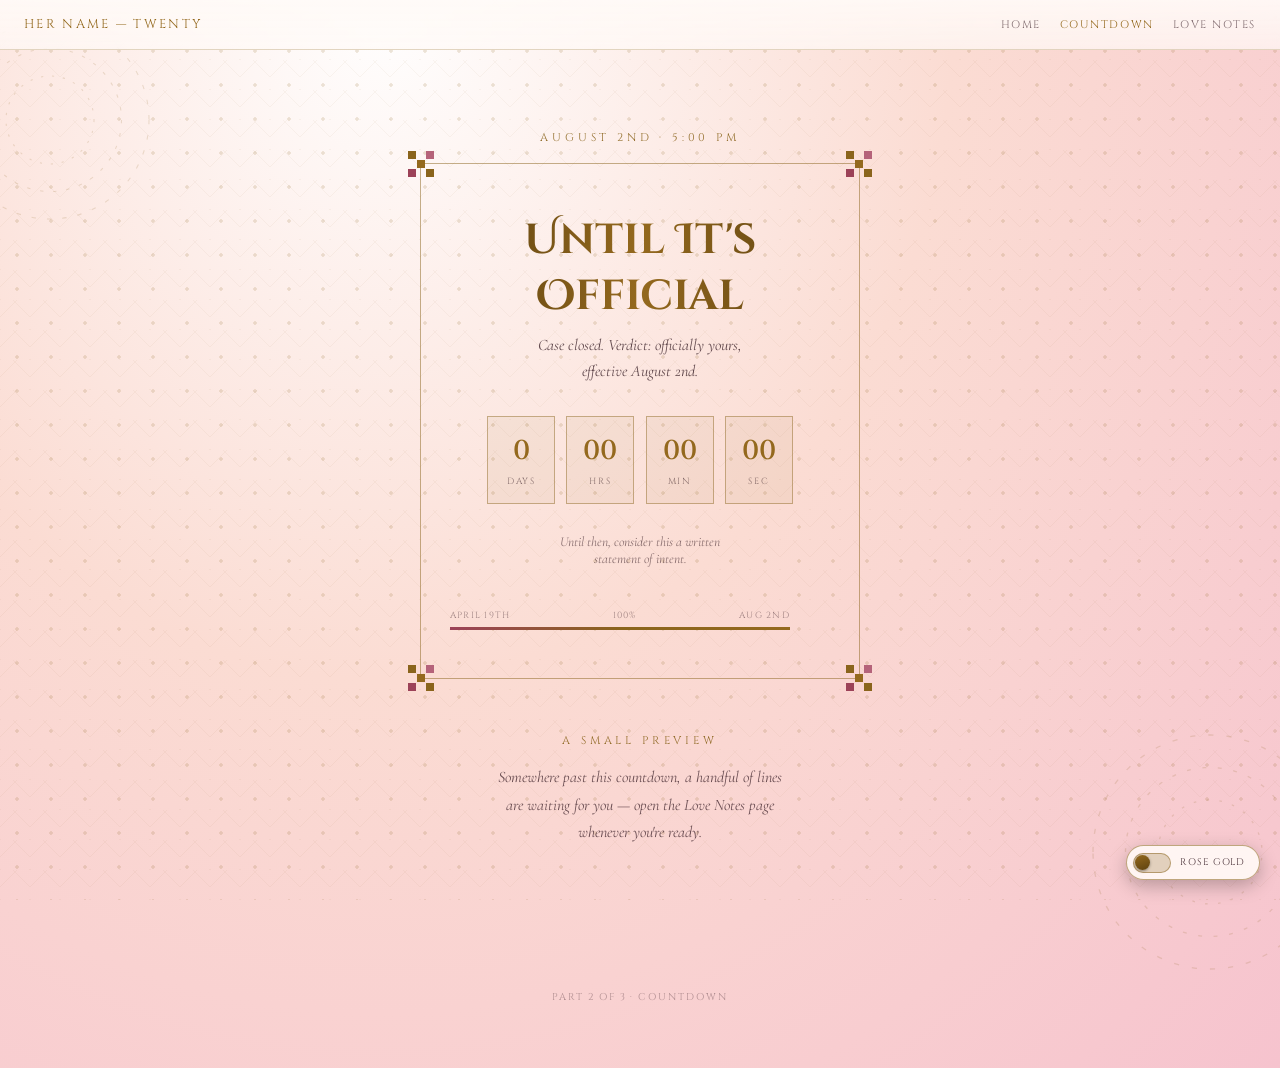
==== countdown.html @ 15f280f7 "Initial commit" ====
<!DOCTYPE html>
<html lang="en">
<head>
<meta charset="UTF-8">
<script>
  (function(){
    try{
      if(localStorage.getItem('siteTheme') === 'burgundy'){
        document.documentElement.setAttribute('data-theme','burgundy');
      }
    }catch(e){}
  })();
</script>
<meta name="viewport" content="width=device-width, initial-scale=1, maximum-scale=1, user-scalable=no">
<title>Twenty — Countdown</title>
<link rel="preconnect" href="https://fonts.googleapis.com">
<link href="https://fonts.googleapis.com/css2?family=Cinzel+Decorative:wght@400;700&family=Cinzel:wght@500;600&family=Cormorant+Garamond:ital,wght@0,400;0,500;0,600;1,400;1,500;1,600&display=swap" rel="stylesheet">
<link rel="stylesheet" href="style.css">
</head>
<body>

<nav>
  <div class="brand" id="nav-brand">Twenty</div>
  <button class="nav-toggle" id="nav-toggle" aria-label="Open menu" aria-expanded="false">
    <span></span><span></span><span></span>
  </button>
  <div class="nav-links" id="nav-links">
    <a href="index.html">Home</a>
    <a href="countdown.html" class="active">Countdown</a>
    <a href="love-notes.html">Love Notes</a>
  </div>
</nav>

<button class="theme-toggle" id="theme-toggle" aria-label="Toggle color theme">
  <span class="theme-toggle-track"><span class="theme-toggle-thumb"></span></span>
  <span class="theme-toggle-label" id="theme-toggle-label">Rose Gold</span>
</button>

<section id="countdown-hero">
  <svg class="spiral-deco tl" viewBox="0 0 200 200"><circle cx="100" cy="100" r="90" fill="none" stroke="var(--gold)" stroke-width="1" stroke-dasharray="4 10"/><circle cx="100" cy="100" r="65" fill="none" stroke="var(--gold)" stroke-width="1" stroke-dasharray="3 9"/><circle cx="100" cy="100" r="40" fill="none" stroke="var(--gold)" stroke-width="1" stroke-dasharray="2 8"/></svg>
  <svg class="spiral-deco br" viewBox="0 0 200 200"><circle cx="100" cy="100" r="90" fill="none" stroke="var(--gold)" stroke-width="1" stroke-dasharray="4 10"/><circle cx="100" cy="100" r="65" fill="none" stroke="var(--gold)" stroke-width="1" stroke-dasharray="3 9"/><circle cx="100" cy="100" r="40" fill="none" stroke="var(--gold)" stroke-width="1" stroke-dasharray="2 8"/></svg>

  <div class="eyebrow">August 2nd &middot; 5:00 PM</div>

  <div class="mosaic-frame">
    <div class="mosaic-corner tl"><span></span><span></span><span></span><span></span><span></span><span></span><span></span><span></span><span></span></div>
    <div class="mosaic-corner tr"><span></span><span></span><span></span><span></span><span></span><span></span><span></span><span></span><span></span></div>
    <div class="mosaic-corner bl"><span></span><span></span><span></span><span></span><span></span><span></span><span></span><span></span><span></span></div>
    <div class="mosaic-corner br"><span></span><span></span><span></span><span></span><span></span><span></span><span></span><span></span><span></span></div>

    <h2 class="countdown-title">Until It's Official</h2>
    <p class="countdown-subtitle" id="countdown-subtitle">Case closed. Verdict: officially yours, effective August 2nd.</p>

    <div class="countdown-grid">
      <div class="count-box"><span class="num" id="cd-days">--</span><span class="lbl">Days</span></div>
      <div class="count-box"><span class="num" id="cd-hours">--</span><span class="lbl">Hrs</span></div>
      <div class="count-box"><span class="num" id="cd-mins">--</span><span class="lbl">Min</span></div>
      <div class="count-box"><span class="num" id="cd-secs">--</span><span class="lbl">Sec</span></div>
    </div>

    <p class="countdown-note" id="countdown-note">Until then, consider this a written statement of intent.</p>

    <div class="countdown-progress-wrap">
      <div class="countdown-progress-label"><span>April 19th</span><span id="progress-percent">0%</span><span>Aug 2nd</span></div>
      <div class="countdown-progress-track"><div class="countdown-progress-fill" id="progress-fill"></div></div>
    </div>
  </div>

  <div class="teaser">
    <div class="eyebrow">A Small Preview</div>
    <p id="teaser-text">Somewhere past this countdown, a handful of lines are waiting for you &mdash; open the Love Notes page whenever you're ready.</p>
  </div>
</section>

<footer>Part 2 of 3 &middot; Countdown</footer>

<script src="config.js"></script>
<script src="nav.js"></script>
<script src="theme.js"></script>
<script src="countdown.js"></script>
</body>
</html>
---- style.css ----
/* =====================================================================
     PART 1 OF THE SITE — HOME PAGE
     Design direction: Klimt's "The Kiss" — gold leaf, mosaic fragments,
     jewel tones — grounded with warm terracotta/forest tones as a quiet
     nod to Krish, Trish & Baltiboy's hand-painted jungle warmth (no
     characters reproduced — just the color feeling).

     EDIT ME: personalization lives in config.js
     ===================================================================== */

  /* =====================================================================
     THEME SYSTEM
     Two full palettes sharing the same variable names. Default (no
     attribute) is Rose Gold; add data-theme="burgundy" on <html> (done
     automatically by theme.js) to switch to Burgundy Gold.
     ===================================================================== */
     :root{
      /* page background gradient (3 stops, light -> deep) */
      --bg-a:#ffffff;
      --bg-b:#fbdcd3;
      --bg-c:#f6c3ce;
  
      /* gold family — used for headings, borders, decorative fills.
         Values chosen to keep at least ~3:1 contrast against every stop
         of the page background (checked against white/blush/rose). */
      --gold:#8a641c;
      --gold-light:#94691e;
      --gold-deep:#5e4210;
      --gold-rgb:138,100,28;
  
      /* secondary jewel accents (mosaic corners, progress bar) */
      --accent-a:#b5637a;
      --accent-b:#9c4258;
  
      /* main flowing text color, drawn directly on the page background */
      --ink-rgb:46,20,28;
  
      /* nav bar translucent background */
      --nav-bg-rgb:255,250,247;
  
      /* "paper" — polaroid cards, basket peeks */
      --paper:#fffaf6;
      /* text color used on paper/gold surfaces — stays dark in both themes */
      --card-ink:#2b141c;
      --card-ink-rgb:43,20,28;
  
      /* dark accent panels (photo placeholder tile, seal backs) — redefined
         per theme below so no teal/green leaks into either palette */
      --panel-1:#7a2740;
      --panel-2:#4a1626;
      --panel-3:#2a0f1a;
      --panel-ink:#f4ead5;
      --panel-ink-rgb:244,234,213;
      --gold-bright:#eccf6e;
  
      --font-hero:'Cinzel Decorative', serif;
      --font-label:'Cinzel', serif;
      --font-body:'Cormorant Garamond', serif;
    }
  
    [data-theme="burgundy"]{
      --bg-a:#5c0f28;
      --bg-b:#100d0a;
      --bg-c:#080605;
  
      --panel-1:#5c0f28;
      --panel-2:#2b0813;
      --panel-3:#100d0a;
  
      --gold:#c9a028;
      --gold-light:#eccf6e;
      --gold-deep:#7c611c;
      --gold-rgb:201,160,40;
  
      --accent-a:#155e4d;
      --accent-b:#b1552f;
  
      --ink-rgb:244,234,213;
  
      --nav-bg-rgb:16,13,10;
  
      --paper:#f4ead5;
      --card-ink:#100d0a;
      --card-ink-rgb:16,13,10;
    }
  
    *{ box-sizing:border-box; }
    html,body{ margin:0; padding:0; }
    body{
      font-family:var(--font-body);
      background:radial-gradient(ellipse at 30% 0%, var(--bg-a) 0%, var(--bg-b) 45%, var(--bg-c) 100%);
      color:rgb(var(--ink-rgb));
      overflow-x:hidden;
      position:relative;
    }
  
    /* gold mosaic-fleck texture across the page */
    body::before{
      content:'';
      position:fixed; inset:0; z-index:0; pointer-events:none;
      background-image:
        radial-gradient(circle, rgba(var(--gold-rgb),0.16) 1.5px, transparent 2px),
        repeating-linear-gradient(45deg, rgba(var(--gold-rgb),0.05) 0 1px, transparent 1px 30px),
        repeating-linear-gradient(-45deg, rgba(var(--gold-rgb),0.05) 0 1px, transparent 1px 30px);
      background-size: 34px 34px, 30px 30px, 30px 30px;
    }
  
    section{ position:relative; z-index:1; padding:5rem 1.5rem; }
  
    /* ---------- NAV ---------- */
    nav{
      position:sticky; top:0; z-index:20;
      display:flex; align-items:center; justify-content:space-between;
      padding:1rem 1.5rem;
      background:linear-gradient(180deg, rgba(var(--nav-bg-rgb),0.92), rgba(var(--nav-bg-rgb),0.7));
      backdrop-filter:blur(6px);
      border-bottom:1px solid rgba(var(--gold-rgb),0.25);
    }
    .brand{
      font-family:var(--font-label); letter-spacing:0.18em; font-size:0.8rem;
      color:var(--gold-light); text-transform:uppercase;
      white-space:nowrap; overflow:hidden; text-overflow:ellipsis; max-width:58vw;
    }
    .nav-links{ display:flex; gap:1.2rem; font-family:var(--font-label); font-size:0.68rem; letter-spacing:0.14em; text-transform:uppercase; }
    .nav-links a{ color:rgba(var(--ink-rgb),0.6); text-decoration:none; }
    .nav-links a.active{ color:var(--gold-light); }
    .nav-links .soon{ opacity:0.35; cursor:default; }
  
    .nav-toggle{
      display:none;
      flex-direction:column;
      justify-content:center;
      gap:5px;
      width:26px; height:20px;
      background:none; border:none; padding:0; cursor:pointer;
      flex-shrink:0;
    }
    .nav-toggle span{
      display:block; width:100%; height:1.5px; background:var(--gold-light);
      transition:transform 0.3s ease, opacity 0.3s ease;
    }
    .nav-toggle.open span:nth-child(1){ transform:translateY(6.5px) rotate(45deg); }
    .nav-toggle.open span:nth-child(2){ opacity:0; }
    .nav-toggle.open span:nth-child(3){ transform:translateY(-6.5px) rotate(-45deg); }
  
    @media (max-width:720px){
      nav{ position:relative; padding:0.9rem 1.2rem; }
      .brand{ font-size:0.68rem; letter-spacing:0.13em; max-width:52vw; }
      .nav-toggle{ display:flex; }
  
      .nav-links{
        position:absolute;
        top:100%; left:0; right:0;
        flex-direction:column;
        align-items:stretch;
        gap:0;
        background:rgba(var(--nav-bg-rgb),0.98);
        border-bottom:1px solid rgba(var(--gold-rgb),0.25);
        max-height:0;
        overflow:hidden;
        transition:max-height 0.35s ease;
      }
      .nav-links.open{ max-height:260px; }
      .nav-links a{
        padding:0.95rem 1.2rem;
        border-top:1px solid rgba(var(--gold-rgb),0.12);
        font-size:0.72rem;
      }
      .nav-links a:first-child{ border-top:none; }
    }
  
    /* ---------- HERO ---------- */
    #hero{
      min-height:88svh;
      display:flex; flex-direction:column; align-items:center; justify-content:center;
      text-align:center;
      overflow:hidden;
    }
    .spiral-deco{ position:absolute; opacity:0.16; pointer-events:none; }
  
    .hero-layout{
      display:flex;
      flex-direction:column;
      align-items:center;
      gap:2.2rem;
      max-width:1100px;
      width:100%;
    }
    .hero-copy{ display:flex; flex-direction:column; align-items:center; }
  
    .hero-art{
      position:relative;
      width:min(66vw, 300px);
      flex-shrink:0;
      margin-top:0; /* increase this (e.g. 40px) to shift the painting further down, negative to move it up */
    }
    .hero-art-glow{
      position:absolute; inset:-18%;
      background:radial-gradient(circle at 50% 38%, rgba(var(--gold-rgb),0.38), transparent 70%);
      filter:blur(22px);
      z-index:0;
      pointer-events:none;
    }
    .hero-art-img{
      position:relative; z-index:1;
      width:100%; height:auto; display:block;
      filter:drop-shadow(0 16px 28px rgba(20,8,10,0.35));
      -webkit-mask-image:linear-gradient(to bottom, black 80%, transparent 100%);
      mask-image:linear-gradient(to bottom, black 80%, transparent 100%);
      animation:artFloat 7s ease-in-out infinite;
    }
    @keyframes artFloat{
      0%,100%{ transform:translateY(0); }
      50%{ transform:translateY(-10px); }
    }
  
    @media (min-width:640px){
      .hero-layout{
        flex-direction:row;
        align-items:center;
        justify-content:center;
        gap:4rem;
      }
      .hero-copy{ align-items:flex-start; text-align:left; }
      .hero-copy .hero-subtitle{ margin-left:0; margin-right:0; }
      .hero-copy .scroll-cue{ align-items:flex-start; }
      .hero-art{ width:min(30vw, 440px); }
    }
    .spiral-deco.tl{ top:-40px; left:-60px; width:220px; }
    .spiral-deco.br{ bottom:-40px; right:-60px; width:260px; transform:rotate(180deg); }
  
    .eyebrow{
      font-family:var(--font-label); font-size:0.7rem; letter-spacing:0.34em;
      text-transform:uppercase; color:var(--gold); margin-bottom:1.1rem; opacity:0.9;
    }
    h1.hero-title{
      font-family:var(--font-hero); font-weight:700;
      font-size:clamp(2rem, 9vw, 3.6rem);
      margin:0; line-height:1.15;
      background:linear-gradient(90deg, var(--gold-deep), var(--gold-light) 50%, var(--gold-deep));
      -webkit-background-clip:text; background-clip:text; color:transparent;
    }
    .hero-name{
      font-family:var(--font-body); font-style:italic; font-weight:600;
      font-size:clamp(2.4rem, 11vw, 4.2rem);
      margin-top:0.3rem; color:rgb(var(--ink-rgb));
    }
    .hero-subtitle{
      font-style:italic; font-size:1.08rem; max-width:36ch;
      margin:1.4rem auto 0 auto; color:rgba(var(--ink-rgb),0.78); line-height:1.6;
    }
    .scroll-cue{
      margin-top:3rem; font-family:var(--font-label); font-size:0.62rem;
      letter-spacing:0.3em; text-transform:uppercase; color:var(--gold);
      opacity:0.7; display:flex; flex-direction:column; align-items:center; gap:0.4rem;
    }
    .scroll-cue .line{ width:1px; height:30px; background:linear-gradient(var(--gold), transparent); animation:pulse 2s ease-in-out infinite; }
    @keyframes pulse{ 0%,100%{ opacity:0.3; } 50%{ opacity:1; } }
  
    /* ---------- POLAROID / WASHING LINE SECTION ---------- */
    #polaroid-section{ text-align:center; padding-bottom:3rem; }
    .section-heading h2{
      font-family:var(--font-label); font-weight:600; font-size:clamp(1.5rem, 5vw, 2rem);
      letter-spacing:0.04em; margin:0 0 0.6rem 0; color:var(--gold-light);
    }
    .section-heading p{ font-style:italic; color:rgba(var(--ink-rgb),0.7); max-width:38ch; margin:0 auto 2.6rem auto; }
  
    .line-cord{
      height:2px; max-width:900px; margin:0 auto;
      background:linear-gradient(90deg, transparent, var(--gold) 8%, var(--gold) 92%, transparent);
      box-shadow:0 1px 3px rgba(0,0,0,0.4);
    }
  
    .washing-line-wrap{ position:relative; }
    .washing-line{
      display:flex;
      gap:0;
      overflow-x:auto;
      overflow-y:visible;
      padding:0 6vw 1rem 6vw;
      margin-top:-2px;
      scrollbar-width:none;
      cursor:grab;
      -webkit-overflow-scrolling:touch;
    }
    .washing-line::-webkit-scrollbar{ display:none; }
    .washing-line.dragging{ cursor:grabbing; }
  
    .peg-item{
      flex:0 0 auto;
      width:150px;
      padding:0 10px;
      padding-top:22px;
      position:relative;
      transition:transform 0.2s ease;
    }
    .peg-item:hover{ transform:translateY(3px); }
    .peg-item.plucked{ visibility:hidden; }
  
    .clip{
      position:absolute; top:0; left:50%; transform:translateX(-50%);
      width:14px; height:20px;
      background:linear-gradient(180deg, var(--gold-light), var(--gold-deep));
      border-radius:3px;
      box-shadow:0 2px 3px rgba(0,0,0,0.4);
      z-index:2;
    }
    .clip::after{
      content:''; position:absolute; left:50%; top:50%;
      width:3px; height:3px; border-radius:50%;
      background:rgba(var(--card-ink-rgb),0.5); transform:translate(-50%,-50%);
    }
  
    .polaroid-card{
      background:var(--paper);
      padding:9px 9px 26px 9px;
      border-radius:2px;
      box-shadow:0 3px 6px rgba(20,8,10,0.22), 0 10px 18px -6px rgba(20,8,10,0.32);
      transform:rotate(var(--tilt, 0deg));
      user-select:none;
      -webkit-user-drag:none;
      cursor:pointer;
    }
    .polaroid-photo{
      width:100%; aspect-ratio:1/1;
      background:linear-gradient(150deg, var(--panel-1), var(--panel-2));
      display:flex; align-items:center; justify-content:center;
      color:rgba(var(--panel-ink-rgb),0.55); font-size:0.62rem; font-style:italic; text-align:center;
      overflow:hidden;
    }
    .polaroid-photo img{ width:100%; height:100%; object-fit:cover; display:block; }
    .polaroid-caption{
      font-style:italic; color:var(--card-ink); font-size:0.72rem; text-align:center; margin-top:8px;
    }
    .pluck-hint{
      position:absolute; bottom:2px; left:50%; transform:translateX(-50%);
      font-size:0.55rem; letter-spacing:0.1em; text-transform:uppercase;
      color:rgba(var(--card-ink-rgb),0.35); font-family:var(--font-label);
      opacity:0; transition:opacity 0.2s ease; pointer-events:none;
    }
    .peg-item:hover .pluck-hint{ opacity:1; }
  
    .empty-hook{
      width:14px; height:20px; background:rgba(var(--gold-rgb),0.35); border-radius:3px;
      margin:0 auto;
    }
  
    .swipe-hint{ font-size:0.78rem; color:rgba(var(--ink-rgb),0.5); font-style:italic; margin-top:0.6rem; }
  
    /* ---------- BASKET ---------- */
    .basket-area{
      display:flex; flex-direction:column; align-items:center; gap:1.2rem;
      margin-top:3.4rem;
    }
    .basket{
      position:relative; width:150px; height:110px;
    }
    .basket svg{ width:100%; height:100%; display:block; }
    .basket-peeks{
      position:absolute; top:-16px; left:0; right:0;
      display:flex; justify-content:center; gap:-8px;
      height:26px; pointer-events:none;
    }
    .peek{
      width:26px; height:26px; background:var(--paper);
      border-radius:2px; box-shadow:0 3px 6px rgba(0,0,0,0.4);
      margin-left:-10px;
    }
    .peek:first-child{ margin-left:0; }
    .basket-count{
      position:absolute; bottom:6px; left:50%; transform:translateX(-50%);
      font-family:var(--font-label); font-weight:600; font-size:0.95rem;
      color:var(--panel-ink);
    }
    .basket-label{
      font-family:var(--font-label); font-size:0.6rem; letter-spacing:0.2em;
      text-transform:uppercase; color:rgba(var(--ink-rgb),0.55);
    }
  
    .basket-actions{ display:flex; gap:0.8rem; flex-wrap:wrap; justify-content:center; }
    .btn{
      font-family:var(--font-label); font-size:0.66rem; letter-spacing:0.16em; text-transform:uppercase;
      padding:0.85rem 1.5rem; border-radius:2px; cursor:pointer;
      border:1px solid var(--gold); background:transparent; color:var(--gold-light);
      transition:background 0.2s ease, color 0.2s ease, opacity 0.2s ease;
    }
    .btn:hover:not(:disabled){ background:var(--gold-bright); color:var(--card-ink); }
    .btn:disabled{ opacity:0.3; cursor:not-allowed; }
    .btn.ghost{ border-color:rgba(var(--ink-rgb),0.3); color:rgba(var(--ink-rgb),0.6); }
    .btn.ghost:hover{ background:rgba(var(--ink-rgb),0.12); color:rgb(var(--ink-rgb)); }
  
    .download-note{
      font-size:0.74rem; color:rgba(var(--ink-rgb),0.45); max-width:34ch; text-align:center;
      font-style:italic; margin-top:-0.4rem;
    }
  
    /* falling clone */
    .falling-clone{
      position:fixed; z-index:50; pointer-events:none;
      transition:transform 0.7s cubic-bezier(.5,-0.2,.7,1), opacity 0.7s ease;
    }
  
    footer{
      text-align:center; padding:3rem 1.5rem 4rem 1.5rem;
      font-family:var(--font-label); font-size:0.62rem; letter-spacing:0.2em;
      text-transform:uppercase; color:rgba(var(--ink-rgb),0.35);
    }
  
    @media (prefers-reduced-motion: reduce){
      *{ animation-duration:0.001s !important; transition-duration:0.001s !important; }
    }
  
  /* =====================================================================
     PART 2 — COUNTDOWN PAGE
     ===================================================================== */
  #countdown-hero{
    min-height:88svh;
    display:flex; flex-direction:column; align-items:center; justify-content:center;
    text-align:center;
  }
  
  .mosaic-frame{
    position:relative;
    border:1px solid rgba(var(--gold-rgb),0.5);
    padding:3rem 1.8rem;
    max-width:440px; width:100%;
  }
  .mosaic-corner{
    position:absolute;
    width:26px; height:26px;
    display:grid;
    grid-template-columns:repeat(3,1fr);
    grid-template-rows:repeat(3,1fr);
    gap:1px;
  }
  .mosaic-corner span{ display:block; }
  .mosaic-corner span:nth-child(1){ background:var(--gold); }
  .mosaic-corner span:nth-child(2){ background:transparent; }
  .mosaic-corner span:nth-child(3){ background:var(--accent-a); }
  .mosaic-corner span:nth-child(4){ background:transparent; }
  .mosaic-corner span:nth-child(5){ background:var(--gold-light); }
  .mosaic-corner span:nth-child(6){ background:transparent; }
  .mosaic-corner span:nth-child(7){ background:var(--accent-b); }
  .mosaic-corner span:nth-child(8){ background:transparent; }
  .mosaic-corner span:nth-child(9){ background:var(--gold); }
  .mosaic-corner.tl{ top:-13px; left:-13px; }
  .mosaic-corner.tr{ top:-13px; right:-13px; }
  .mosaic-corner.bl{ bottom:-13px; left:-13px; }
  .mosaic-corner.br{ bottom:-13px; right:-13px; }
  
  .countdown-title{
    font-family:var(--font-hero); font-weight:700;
    font-size:clamp(1.7rem, 6.5vw, 2.6rem);
    background:linear-gradient(90deg, var(--gold-deep), var(--gold-light) 50%, var(--gold-deep));
    -webkit-background-clip:text; background-clip:text; color:transparent;
    margin:0 0 0.6rem 0;
  }
  .countdown-subtitle{
    font-style:italic; color:rgba(var(--ink-rgb),0.75);
    max-width:32ch; margin:0 auto 2rem auto; line-height:1.6;
  }
  
  .countdown-grid{
    display:flex; gap:0.7rem; justify-content:center; flex-wrap:wrap;
    margin-bottom:1.8rem;
  }
  .count-box{
    background:rgba(var(--gold-rgb),0.06);
    border:1px solid rgba(var(--gold-rgb),0.45);
    padding:0.9rem 0.6rem;
    min-width:68px;
  }
  .count-box .num{
    font-family:var(--font-label); font-weight:600; font-size:1.7rem;
    color:var(--gold-light); display:block;
  }
  .count-box .lbl{
    font-family:var(--font-label); font-size:0.56rem; letter-spacing:0.18em;
    text-transform:uppercase; color:rgba(var(--ink-rgb),0.55);
  }
  
  .countdown-note{
    font-size:0.85rem; font-style:italic; color:rgba(var(--ink-rgb),0.55);
    max-width:32ch; margin:0 auto;
  }
  
  .countdown-progress-wrap{
    margin-top:2.6rem; width:100%; max-width:340px;
  }
  .countdown-progress-label{
    display:flex; justify-content:space-between;
    font-family:var(--font-label); font-size:0.56rem; letter-spacing:0.14em;
    text-transform:uppercase; color:rgba(var(--ink-rgb),0.45); margin-bottom:0.4rem;
  }
  .countdown-progress-track{
    height:3px; width:100%; background:rgba(var(--ink-rgb),0.12); position:relative; overflow:hidden;
  }
  .countdown-progress-fill{
    height:100%; background:linear-gradient(90deg, var(--accent-b), var(--gold), var(--gold-light));
    width:0%;
    transition:width 0.6s ease;
  }
  
  .teaser{
    margin-top:3.4rem; max-width:36ch; text-align:center;
  }
  .teaser .eyebrow{ margin-bottom:0.7rem; }
  .teaser p{ font-style:italic; color:rgba(var(--ink-rgb),0.7); line-height:1.7; }
  
  /* =====================================================================
     PART 3 — LOVE NOTES PAGE
     ===================================================================== */
  #notes-hero{
    min-height:88svh;
    display:flex; flex-direction:column; align-items:center; justify-content:center;
    text-align:center;
  }
  
  .notes-title{
    font-family:var(--font-hero); font-weight:700;
    font-size:clamp(1.8rem, 7vw, 2.8rem);
    background:linear-gradient(90deg, var(--gold-deep), var(--gold-light) 50%, var(--gold-deep));
    -webkit-background-clip:text; background-clip:text; color:transparent;
    margin:0 0 0.5rem 0;
  }
  .notes-subtitle{
    font-style:italic; color:rgba(var(--ink-rgb),0.75);
    max-width:32ch; margin:0 auto 2.8rem auto; line-height:1.6;
  }
  
  .seal-grid{
    display:grid;
    grid-template-columns:repeat(3, 1fr);
    grid-auto-rows:1fr;
    gap:18px;
    width:100%;
    max-width:360px;
    margin:0 auto;
  }
  .seal-flip{ perspective:900px; height:112px; width:100%; }
  .seal-inner{
    position:relative; width:100%; height:100%;
    transform-style:preserve-3d;
    transition:transform 0.65s cubic-bezier(.2,.8,.3,1.1);
    cursor:pointer;
  }
  .seal-flip.flipped .seal-inner{ transform:rotateY(180deg); }
  .seal-face{
    position:absolute; inset:0;
    display:flex; align-items:center; justify-content:center;
    border-radius:50%;
    backface-visibility:hidden;
    padding:10px;
  }
  .seal-front{
    background:radial-gradient(circle at 35% 30%, var(--gold-light), var(--gold) 55%, var(--gold-deep) 100%);
    box-shadow:0 8px 16px rgba(0,0,0,0.45), inset 0 0 0 2px rgba(var(--card-ink-rgb),0.15);
  }
  .seal-front svg{ width:36px; height:36px; }
  .seal-front:hover{ filter:brightness(1.08); }
  .seal-back{
    background:linear-gradient(160deg, var(--panel-1) 0%, var(--panel-3) 100%);
    border:1px solid rgba(var(--gold-rgb),0.45);
    transform:rotateY(180deg);
    font-size:0.7rem;
    line-height:1.45;
    font-style:italic;
    color:var(--panel-ink);
    border-radius:10px;
  }
  
  .closing-block{
    margin-top:3.4rem;
    max-width:34ch;
    text-align:center;
  }
  .closing-line{
    font-style:italic; font-size:1.05rem;
    color:rgba(var(--ink-rgb),0.85);
    margin:0 auto 1rem auto; line-height:1.6;
  }
  .closing-sign{
    font-family:var(--font-body); font-style:italic; font-weight:600;
    font-size:1.4rem; color:var(--gold-light);
  }
  
  /* =====================================================================
     THEME TOGGLE SWITCH
     Fixed floating pill, bottom-right, on every page.
     ===================================================================== */
  .theme-toggle{
    position:fixed;
    bottom:20px; right:20px;
    z-index:100;
    display:flex; align-items:center; gap:0.55rem;
    background:rgba(var(--nav-bg-rgb),0.9);
    border:1px solid rgba(var(--gold-rgb),0.55);
    border-radius:999px;
    padding:0.4rem 0.85rem 0.4rem 0.4rem;
    cursor:pointer;
    backdrop-filter:blur(6px);
    box-shadow:0 6px 18px rgba(0,0,0,0.25);
    font-family:var(--font-label);
  }
  .theme-toggle-track{
    position:relative;
    width:38px; height:20px;
    border-radius:999px;
    background:rgba(var(--gold-rgb),0.25);
    border:1px solid rgba(var(--gold-rgb),0.5);
    flex-shrink:0;
  }
  .theme-toggle-thumb{
    position:absolute;
    top:1px; left:1px;
    width:15px; height:15px;
    border-radius:50%;
    background:linear-gradient(160deg, var(--gold-light), var(--gold-deep));
    transition:transform 0.3s ease;
    box-shadow:0 1px 3px rgba(0,0,0,0.4);
  }
  [data-theme="burgundy"] .theme-toggle-thumb{ transform:translateX(18px); }
  .theme-toggle-label{
    font-size:0.6rem; letter-spacing:0.1em; text-transform:uppercase;
    color:rgb(var(--ink-rgb)); opacity:0.85;
    white-space:nowrap;
  }
  
  @media (max-width:520px){
    .theme-toggle{ bottom:14px; right:14px; padding:0.35rem 0.7rem 0.35rem 0.35rem; }
    .theme-toggle-label{ font-size:0.55rem; }
  }
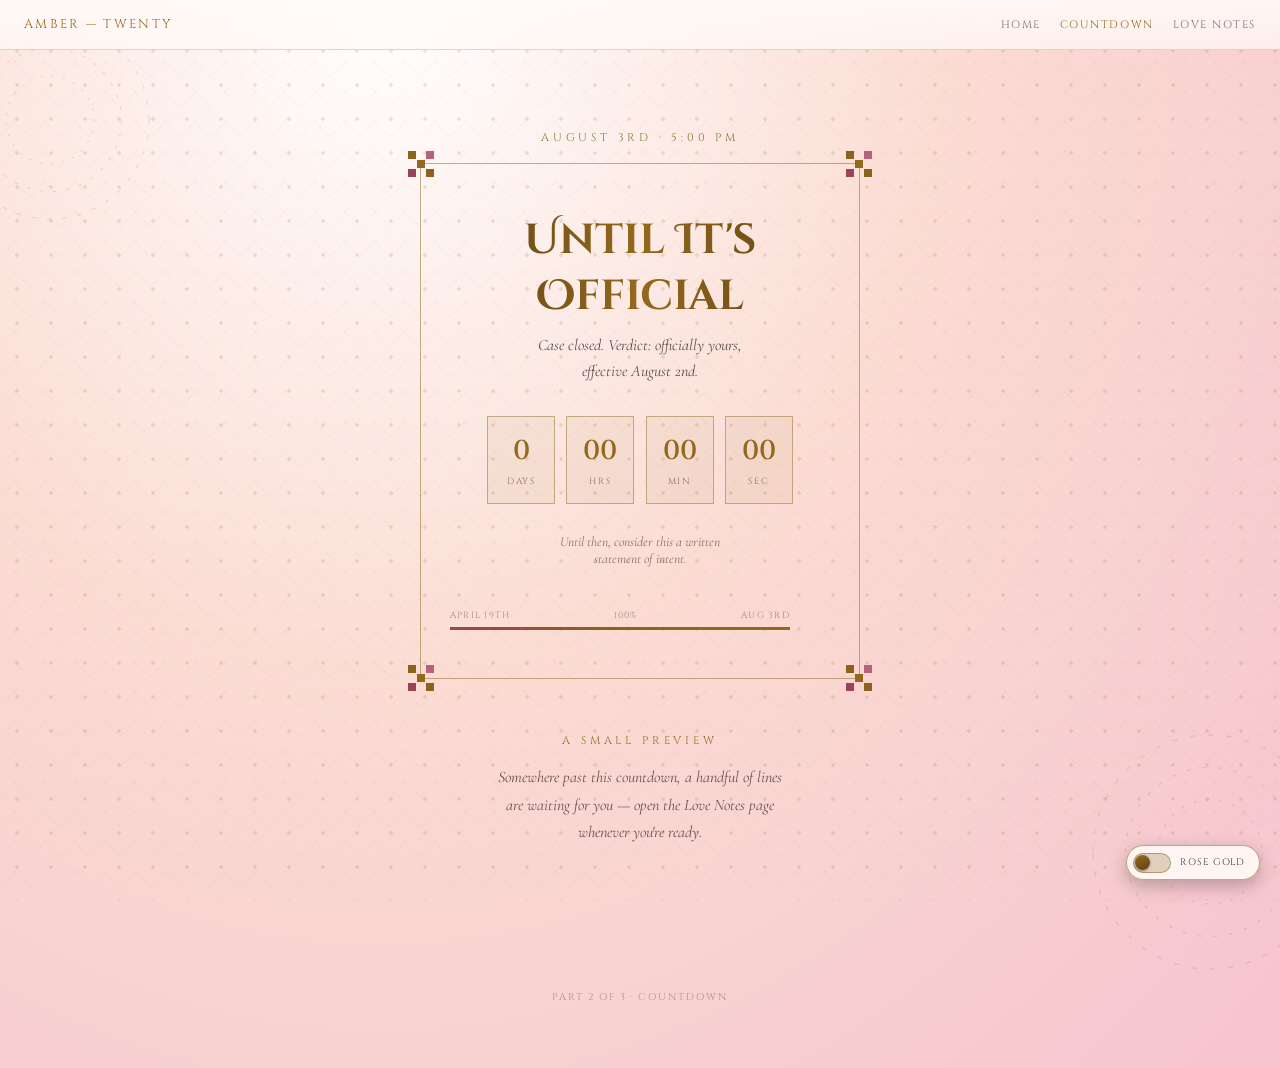
==== commit 1e809284: "done" ====
--- a/countdown.html
+++ b/countdown.html
@@ -40,7 +40,7 @@
   <svg class="spiral-deco tl" viewBox="0 0 200 200"><circle cx="100" cy="100" r="90" fill="none" stroke="var(--gold)" stroke-width="1" stroke-dasharray="4 10"/><circle cx="100" cy="100" r="65" fill="none" stroke="var(--gold)" stroke-width="1" stroke-dasharray="3 9"/><circle cx="100" cy="100" r="40" fill="none" stroke="var(--gold)" stroke-width="1" stroke-dasharray="2 8"/></svg>
   <svg class="spiral-deco br" viewBox="0 0 200 200"><circle cx="100" cy="100" r="90" fill="none" stroke="var(--gold)" stroke-width="1" stroke-dasharray="4 10"/><circle cx="100" cy="100" r="65" fill="none" stroke="var(--gold)" stroke-width="1" stroke-dasharray="3 9"/><circle cx="100" cy="100" r="40" fill="none" stroke="var(--gold)" stroke-width="1" stroke-dasharray="2 8"/></svg>
 
-  <div class="eyebrow">August 2nd &middot; 5:00 PM</div>
+  <div class="eyebrow">August 3rd &middot; 5:00 PM</div>
 
   <div class="mosaic-frame">
     <div class="mosaic-corner tl"><span></span><span></span><span></span><span></span><span></span><span></span><span></span><span></span><span></span></div>
@@ -49,7 +49,7 @@
     <div class="mosaic-corner br"><span></span><span></span><span></span><span></span><span></span><span></span><span></span><span></span><span></span></div>
 
     <h2 class="countdown-title">Until It's Official</h2>
-    <p class="countdown-subtitle" id="countdown-subtitle">Case closed. Verdict: officially yours, effective August 2nd.</p>
+    <p class="countdown-subtitle" id="countdown-subtitle">Case closed on August 3rd, yayayayyayy.</p>
 
     <div class="countdown-grid">
       <div class="count-box"><span class="num" id="cd-days">--</span><span class="lbl">Days</span></div>
@@ -61,7 +61,7 @@
     <p class="countdown-note" id="countdown-note">Until then, consider this a written statement of intent.</p>
 
     <div class="countdown-progress-wrap">
-      <div class="countdown-progress-label"><span>April 19th</span><span id="progress-percent">0%</span><span>Aug 2nd</span></div>
+      <div class="countdown-progress-label"><span>April 19th</span><span id="progress-percent">0%</span><span>Aug 3rd</span></div>
       <div class="countdown-progress-track"><div class="countdown-progress-fill" id="progress-fill"></div></div>
     </div>
   </div>
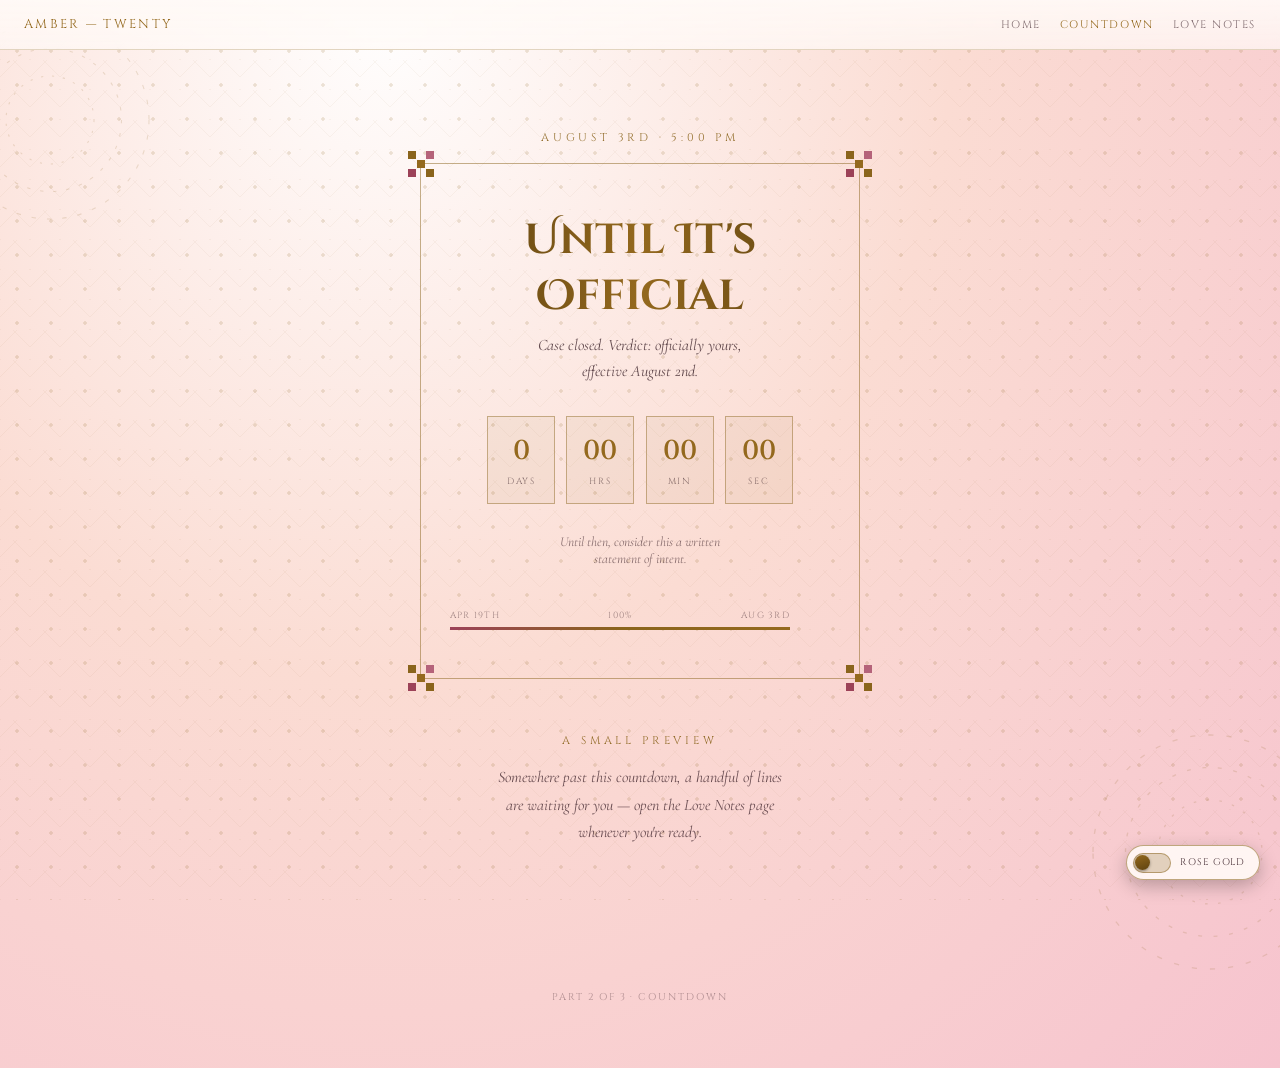
==== commit 4d95afa0: "done" ====
--- a/countdown.html
+++ b/countdown.html
@@ -40,7 +40,7 @@
   <svg class="spiral-deco tl" viewBox="0 0 200 200"><circle cx="100" cy="100" r="90" fill="none" stroke="var(--gold)" stroke-width="1" stroke-dasharray="4 10"/><circle cx="100" cy="100" r="65" fill="none" stroke="var(--gold)" stroke-width="1" stroke-dasharray="3 9"/><circle cx="100" cy="100" r="40" fill="none" stroke="var(--gold)" stroke-width="1" stroke-dasharray="2 8"/></svg>
   <svg class="spiral-deco br" viewBox="0 0 200 200"><circle cx="100" cy="100" r="90" fill="none" stroke="var(--gold)" stroke-width="1" stroke-dasharray="4 10"/><circle cx="100" cy="100" r="65" fill="none" stroke="var(--gold)" stroke-width="1" stroke-dasharray="3 9"/><circle cx="100" cy="100" r="40" fill="none" stroke="var(--gold)" stroke-width="1" stroke-dasharray="2 8"/></svg>
 
-  <div class="eyebrow">August 3rd &middot; 5:00 PM</div>
+  <div class="eyebrow" id="countdown-eyebrow">August 2nd &middot; 5:00 PM</div>
 
   <div class="mosaic-frame">
     <div class="mosaic-corner tl"><span></span><span></span><span></span><span></span><span></span><span></span><span></span><span></span><span></span></div>
@@ -49,7 +49,7 @@
     <div class="mosaic-corner br"><span></span><span></span><span></span><span></span><span></span><span></span><span></span><span></span><span></span></div>
 
     <h2 class="countdown-title">Until It's Official</h2>
-    <p class="countdown-subtitle" id="countdown-subtitle">Case closed on August 3rd, yayayayyayy.</p>
+    <p class="countdown-subtitle" id="countdown-subtitle">Case closed. Verdict: officially yours, effective August 2nd.</p>
 
     <div class="countdown-grid">
       <div class="count-box"><span class="num" id="cd-days">--</span><span class="lbl">Days</span></div>
@@ -61,7 +61,7 @@
     <p class="countdown-note" id="countdown-note">Until then, consider this a written statement of intent.</p>
 
     <div class="countdown-progress-wrap">
-      <div class="countdown-progress-label"><span>April 19th</span><span id="progress-percent">0%</span><span>Aug 3rd</span></div>
+      <div class="countdown-progress-label"><span id="progress-start-label">April 19th</span><span id="progress-percent">0%</span><span id="progress-end-label">Aug 2nd</span></div>
       <div class="countdown-progress-track"><div class="countdown-progress-fill" id="progress-fill"></div></div>
     </div>
   </div>
@@ -79,4 +79,4 @@
 <script src="theme.js"></script>
 <script src="countdown.js"></script>
 </body>
-</html>+</html>
